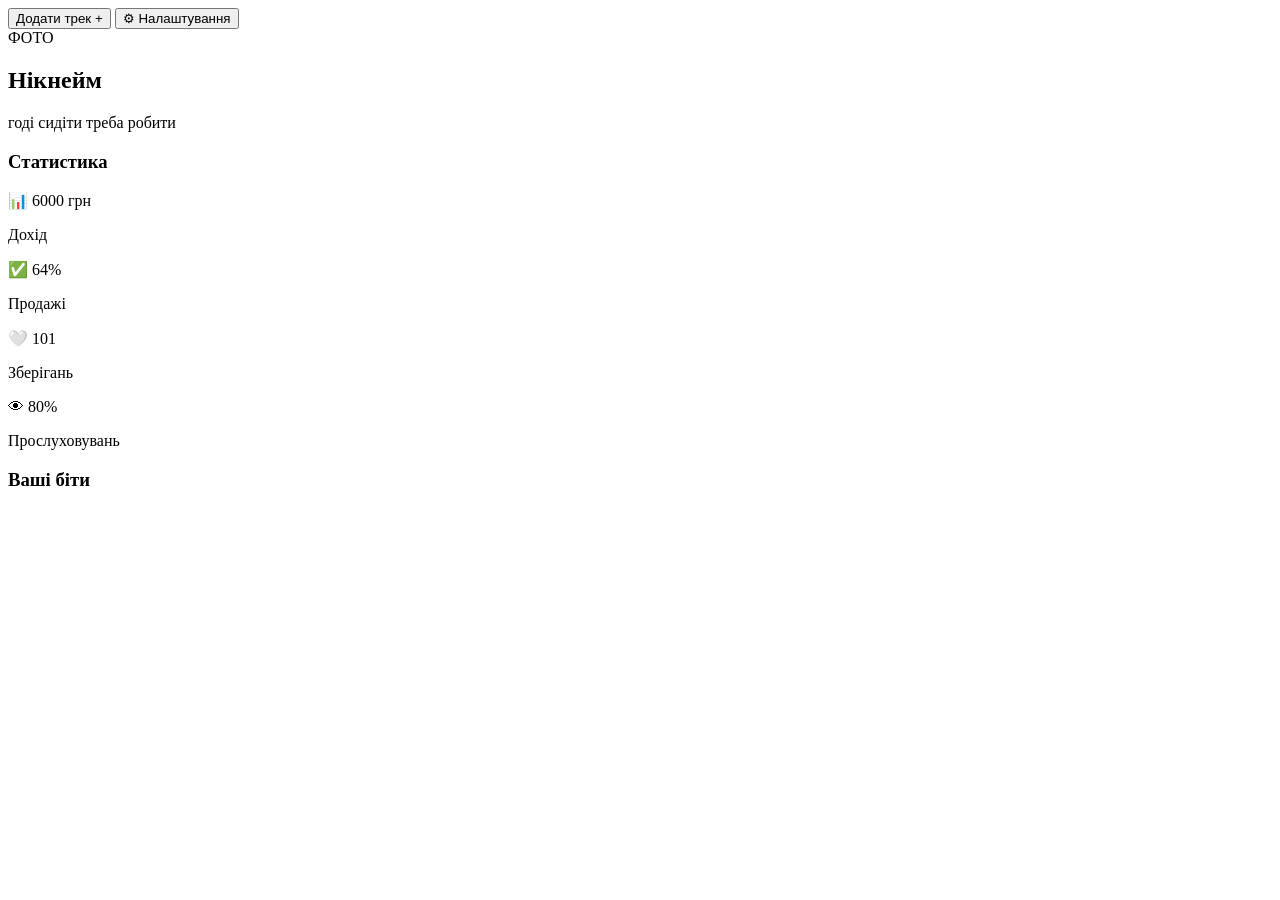
==== cabinet.html @ db6619db "cabinet: структура сторінки кабінету" ====
<!DOCTYPE html>
<html lang="uk">
<head>
    <meta charset="UTF-8">
    <meta name="viewport" content="width=device-width, initial-scale=1.0">
    <title>Chiptasy — Кабінет</title>
    <link rel="stylesheet" href="css/cabinet.css">
</head>
<body>

    <div class="cabinet-container">

        <div class="sidebar">
            <button class="btn-add">Додати трек +</button>
            <button class="btn-settings" onclick="window.location.href='settings.html'">⚙ Налаштування</button>
        </div>

        <div class="main">

            <div class="profile">
                <div class="profile-photo">ФОТО</div>
                <div class="profile-info">
                    <h2 id="profile-name">Нікнейм</h2>
                    <p>годі сидіти треба робити</p>
                </div>
            </div>

            <h3>Статистика</h3>
            <div class="stats">
                <div class="stat-card">📊 <span>6000 грн</span><p>Дохід</p></div>
                <div class="stat-card">✅ <span>64%</span><p>Продажі</p></div>
                <div class="stat-card">🤍 <span>101</span><p>Зберігань</p></div>
                <div class="stat-card">👁 <span>80%</span><p>Прослуховувань</p></div>
            </div>

            <h3>Ваші біти</h3>
            <div class="beats-grid" id="beats-grid"></div>

        </div>

    </div>

    <script src="js/cabinet.js"></script>
</body>
</html>
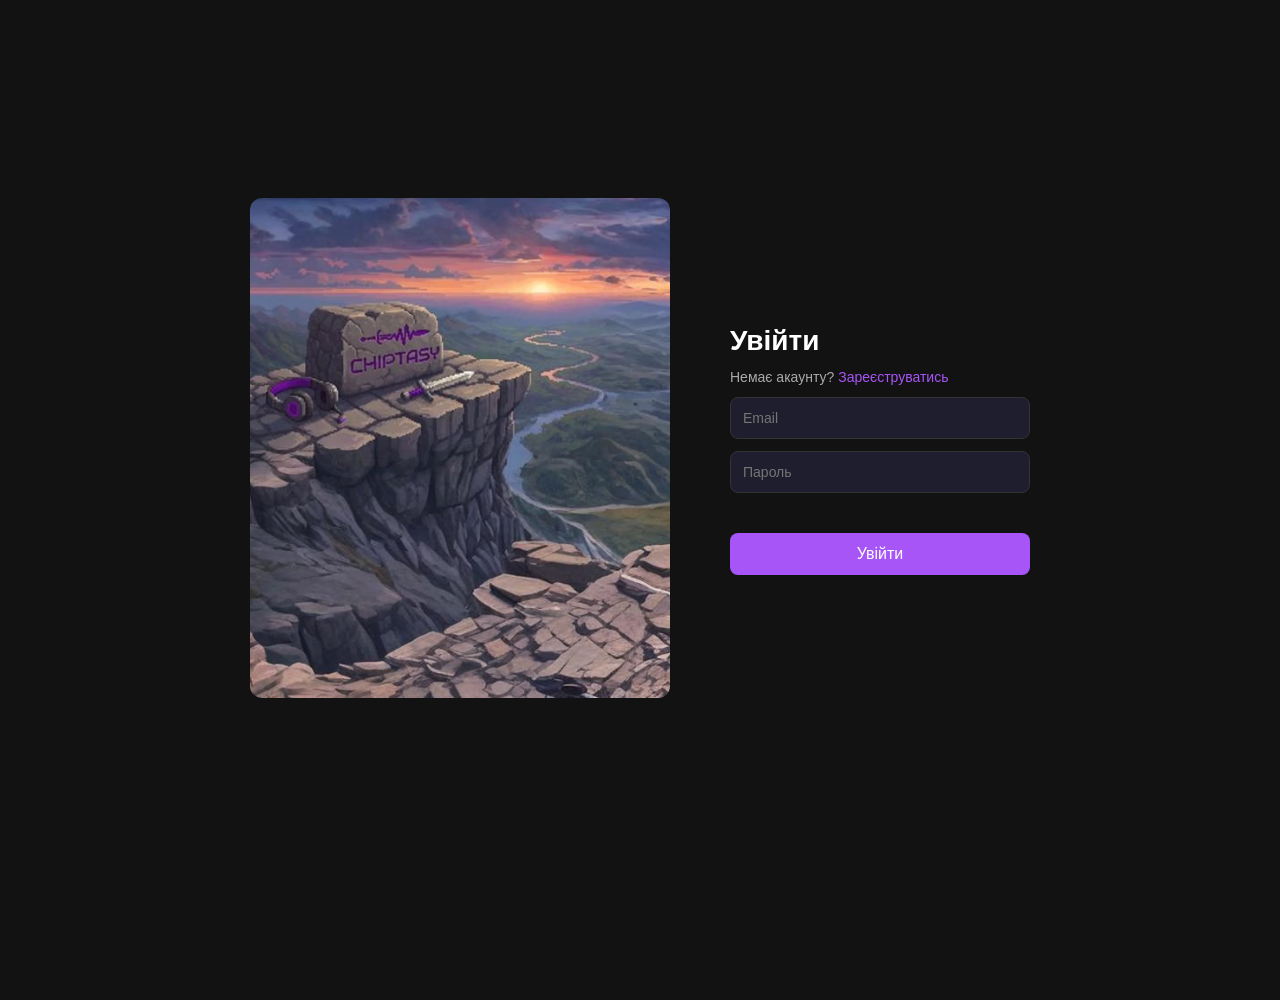
==== commit 6c63f1ec: "cabinet: кнопка повернення" ====
--- a/cabinet.html
+++ b/cabinet.html
@@ -11,6 +11,7 @@
     <div class="cabinet-container">
 
         <div class="sidebar">
+            <button class="btn-back" onclick="window.location.href='index.html'">← Назад</button>
             <button class="btn-add">Додати трек +</button>
             <button class="btn-settings" onclick="window.location.href='settings.html'">⚙ Налаштування</button>
         </div>
--- a/css/cabinet.css
+++ b/css/cabinet.css
@@ -0,0 +1,260 @@
+body {
+    margin: 0;
+    background-color: #121212;
+    color: #ffffff;
+    font-family: Arial, sans-serif;
+}
+
+.cabinet-container {
+    display: flex;
+    min-height: 100vh;
+    padding: 30px;
+    gap: 30px;
+}
+
+.sidebar {
+    display: flex;
+    flex-direction: column;
+    gap: 12px;
+    width: 180px;
+}
+
+.btn-add, .btn-settings {
+    padding: 12px;
+    border-radius: 8px;
+    border: none;
+    cursor: pointer;
+    font-size: 14px;
+    text-align: left;
+}
+
+.btn-add {
+    background-color: #1e1e2e;
+    color: #ffffff;
+}
+
+.btn-settings {
+    background-color: #1e1e2e;
+    color: #ffffff;
+}
+
+.main {
+    flex: 1;
+}
+
+.profile {
+    display: flex;
+    align-items: center;
+    gap: 20px;
+    margin-bottom: 30px;
+}
+
+.profile-photo {
+    width: 80px;
+    height: 80px;
+    background-color: #1e1e2e;
+    border-radius: 8px;
+    display: flex;
+    align-items: center;
+    justify-content: center;
+    font-size: 12px;
+    color: #aaaaaa;
+}
+
+.profile-info h2 {
+    margin: 0;
+    font-size: 22px;
+}
+
+.profile-info p {
+    margin: 4px 0 0;
+    color: #aaaaaa;
+    font-size: 14px;
+}
+
+.stats {
+    display: flex;
+    gap: 16px;
+    margin-bottom: 30px;
+}
+
+.stat-card {
+    background-color: #a855f7;
+    border-radius: 10px;
+    padding: 16px 24px;
+    flex: 1;
+    text-align: center;
+}
+
+.stat-card span {
+    font-size: 20px;
+    font-weight: bold;
+    display: block;
+}
+
+.stat-card p {
+    margin: 4px 0 0;
+    font-size: 13px;
+}
+
+.beats-grid {
+    display: grid;
+    grid-template-columns: repeat(3, 1fr);
+    gap: 20px;
+}
+
+.beat-card {
+    background-color: #1e1e2e;
+    border-radius: 10px;
+    overflow: hidden;
+}
+
+.beat-card img {
+    width: 100%;
+    height: 160px;
+    object-fit: cover;
+}
+
+.beat-card .beat-info {
+    padding: 10px;
+}
+
+.beat-card .beat-info h4 {
+    margin: 0;
+    font-size: 14px;
+}
+
+.beat-card .beat-info p {
+    margin: 4px 0 0;
+    font-size: 12px;
+    color: #aaaaaa;
+}
+
+.beat-card .beat-info .price {
+    color: #a855f7;
+    font-weight: bold;
+    margin-top: 4px;
+}
+
+.settings-container {
+    display: flex;
+    justify-content: center;
+    align-items: flex-start;
+    gap: 30px;
+    padding: 40px;
+    min-height: 100vh;
+}
+
+.settings-photo {
+    display: flex;
+    flex-direction: column;
+    align-items: center;
+    gap: 10px;
+}
+
+.photo-preview {
+    width: 100px;
+    height: 100px;
+    border-radius: 50%;
+    background-color: #1e1e2e;
+    border: 2px solid #333;
+}
+
+.photo-preview-small {
+    width: 60px;
+    height: 60px;
+    border-radius: 50%;
+    background-color: #1e1e2e;
+    border: 2px solid #333;
+}
+
+.photo-row {
+    display: flex;
+    align-items: center;
+    gap: 16px;
+}
+
+.btn-photo {
+    background-color: #a855f7;
+    color: white;
+    border: none;
+    border-radius: 8px;
+    padding: 8px 14px;
+    cursor: pointer;
+    font-size: 13px;
+}
+
+.settings-form {
+    background-color: #1e1e2e;
+    border-radius: 12px;
+    padding: 24px;
+    width: 400px;
+}
+
+.settings-form h2 {
+    margin: 0 0 20px;
+}
+
+.settings-section {
+    margin-bottom: 20px;
+    border-bottom: 1px solid #333;
+    padding-bottom: 16px;
+}
+
+.settings-section h4 {
+    margin: 0 0 12px;
+    color: #aaaaaa;
+    font-size: 13px;
+}
+
+.settings-form label {
+    display: block;
+    font-size: 13px;
+    color: #aaaaaa;
+    margin-bottom: 4px;
+}
+
+.settings-form input {
+    width: 100%;
+    padding: 8px 12px;
+    border-radius: 6px;
+    border: 1px solid #333;
+    background-color: #121212;
+    color: #ffffff;
+    font-size: 14px;
+    margin-bottom: 12px;
+    box-sizing: border-box;
+}
+
+.settings-form input:focus {
+    outline: none;
+    border-color: #a855f7;
+}
+
+.settings-buttons {
+    display: flex;
+    justify-content: space-between;
+    margin-top: 10px;
+}
+
+.btn-back {
+    background-color: transparent;
+    color: #aaaaaa;
+    border: none;
+    cursor: pointer;
+    font-size: 14px;
+}
+
+.btn-save {
+    background-color: #a855f7;
+    color: white;
+    border: none;
+    border-radius: 8px;
+    padding: 10px 20px;
+    cursor: pointer;
+    font-size: 14px;
+}
+
+.btn-save:hover {
+    background-color: #9333ea;
+}
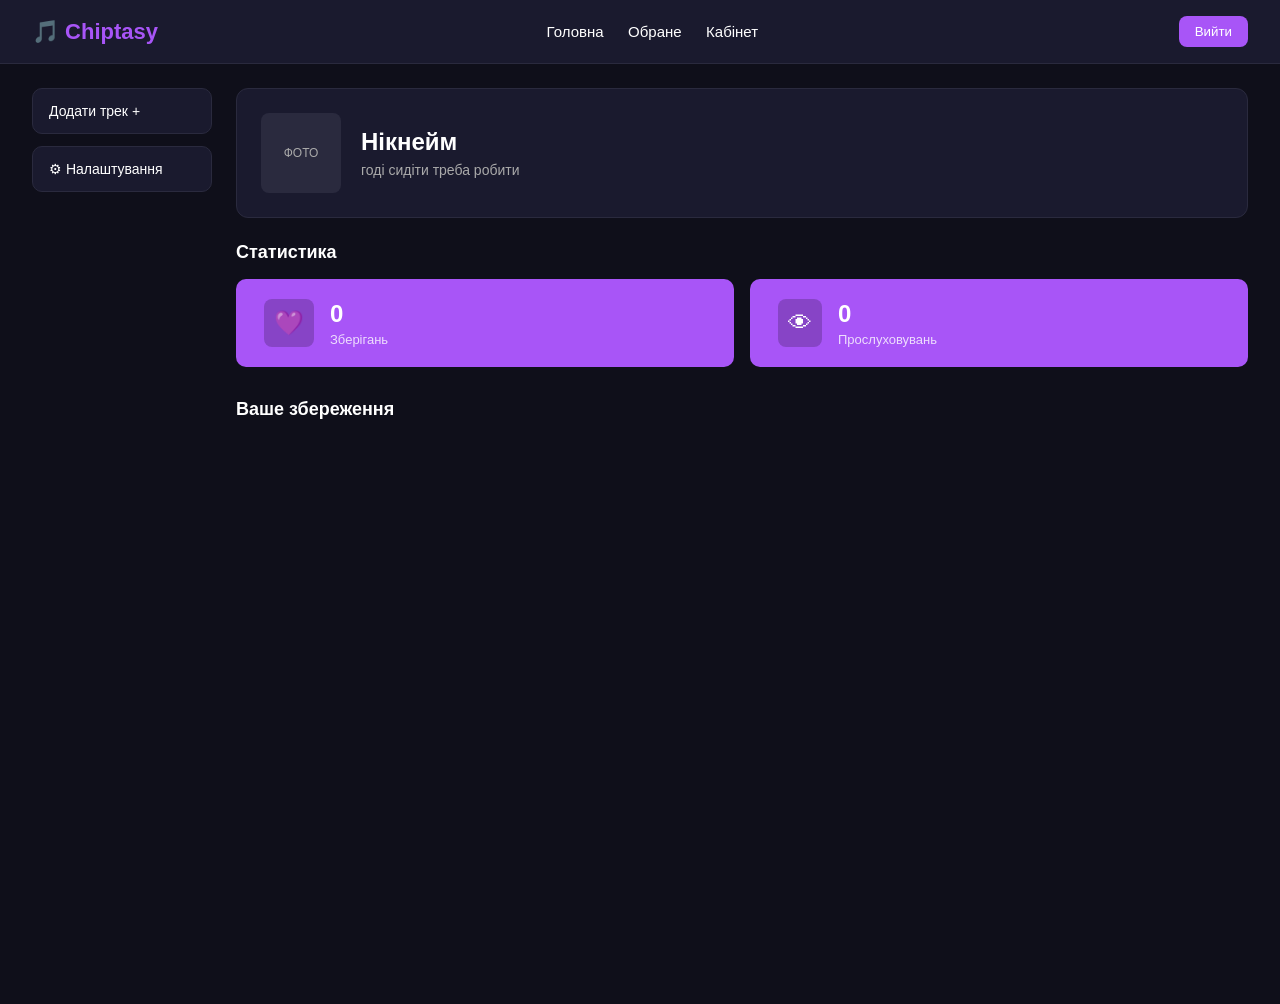
==== commit 792f014d: "feat: оновлено кабінет користувача" ====
--- a/cabinet.html
+++ b/cabinet.html
@@ -4,43 +4,76 @@
     <meta charset="UTF-8">
     <meta name="viewport" content="width=device-width, initial-scale=1.0">
     <title>Chiptasy — Кабінет</title>
+    <link rel="stylesheet" href="css/style.css">
     <link rel="stylesheet" href="css/cabinet.css">
 </head>
 <body>
 
+    <!-- Шапка -->
+    <header class="header">
+        <div class="logo">🎵 Chiptasy</div>
+        <nav>
+            <a href="index.html">Головна</a>
+            <a href="favorites.html">Обране</a>
+            <a href="cabinet.html">Кабінет</a>
+        </nav>
+        <div class="header-right">
+            <span id="username-display"></span>
+            <button onclick="logout()">Вийти</button>
+        </div>
+    </header>
+
     <div class="cabinet-container">
 
+        <!-- Сайдбар -->
         <div class="sidebar">
-            <button class="btn-back" onclick="window.location.href='index.html'">← Назад</button>
-            <button class="btn-add">Додати трек +</button>
+            <button class="btn-add" onclick="showAddTrack()">Додати трек +</button>
             <button class="btn-settings" onclick="window.location.href='settings.html'">⚙ Налаштування</button>
         </div>
 
-        <div class="main">
+        <!-- Основний контент -->
+        <div class="cabinet-main">
 
-            <div class="profile">
-                <div class="profile-photo">ФОТО</div>
-                <div class="profile-info">
-                    <h2 id="profile-name">Нікнейм</h2>
-                    <p>годі сидіти треба робити</p>
+            <!-- Профіль -->
+            <div class="profile-banner">
+                <div class="profile-left">
+                    <div class="profile-photo" id="profile-photo">ФОТО</div>
+                    <div class="profile-info">
+                        <h2 id="profile-name">Нікнейм</h2>
+                        <p>годі сидіти треба робити</p>
+                    </div>
+                </div>
+                <img src="img/cabinet-char.png" class="profile-char" 
+                     onerror="this.style.display='none'">
+            </div>
+
+            <!-- Статистика -->
+            <h3 class="section-title">Статистика</h3>
+            <div class="stats">
+                <div class="stat-card">
+                    <div class="stat-icon">💜</div>
+                    <div>
+                        <span id="stat-saves">0</span>
+                        <p>Зберігань</p>
+                    </div>
+                </div>
+                <div class="stat-card">
+                    <div class="stat-icon">👁</div>
+                    <div>
+                        <span id="stat-plays">0</span>
+                        <p>Прослуховувань</p>
+                    </div>
                 </div>
             </div>
 
-            <h3>Статистика</h3>
-            <div class="stats">
-                <div class="stat-card">📊 <span>6000 грн</span><p>Дохід</p></div>
-                <div class="stat-card">✅ <span>64%</span><p>Продажі</p></div>
-                <div class="stat-card">🤍 <span>101</span><p>Зберігань</p></div>
-                <div class="stat-card">👁 <span>80%</span><p>Прослуховувань</p></div>
-            </div>
-
-            <h3>Ваші біти</h3>
-            <div class="beats-grid" id="beats-grid"></div>
+            <!-- Ваше збереження (плейлисти/обране) -->
+            <h3 class="section-title">Ваше збереження</h3>
+            <div id="saved-tracks" class="saved-list"></div>
 
         </div>
-
     </div>
 
+    <script src="js/auth.js"></script>
     <script src="js/cabinet.js"></script>
 </body>
 </html>
--- a/css/style.css
+++ b/css/style.css
@@ -0,0 +1,636 @@
+* {
+    margin: 0;
+    padding: 0;
+    box-sizing: border-box;
+}
+
+body {
+    background-color: #0f0f1a;
+    color: #ffffff;
+    font-family: Arial, sans-serif;
+    padding-bottom: 100px;
+}
+
+/* Шапка */
+.header {
+    display: flex;
+    align-items: center;
+    justify-content: space-between;
+    padding: 16px 32px;
+    background-color: #1a1a2e;
+    border-bottom: 1px solid #2a2a3e;
+    position: sticky;
+    top: 0;
+    z-index: 100;
+}
+
+.logo {
+    font-size: 22px;
+    font-weight: bold;
+    color: #a855f7;
+}
+
+nav a {
+    color: #ffffff;
+    text-decoration: none;
+    margin-right: 20px;
+    font-size: 15px;
+}
+
+nav a:hover { color: #a855f7; }
+
+.header-right {
+    display: flex;
+    align-items: center;
+    gap: 12px;
+}
+
+.header-right input {
+    padding: 8px 12px;
+    border-radius: 8px;
+    border: 1px solid #333;
+    background-color: #2a2a3e;
+    color: #ffffff;
+    outline: none;
+    width: 220px;
+}
+
+.header-right input:focus { border-color: #a855f7; }
+
+.header-right button {
+    padding: 8px 16px;
+    background-color: #a855f7;
+    color: white;
+    border: none;
+    border-radius: 8px;
+    cursor: pointer;
+}
+
+.header-right button:hover { background-color: #9333ea; }
+
+/* Герой банер */
+.hero {
+    background: linear-gradient(
+        to right,
+        #0f0f1a 40%,
+        rgba(15, 15, 26, 0.3)
+    ),
+    url('../img/hero-bg.png') center/cover no-repeat;
+    padding: 80px 32px;
+    border-bottom: 2px solid #a855f7;
+    min-height: 300px;
+    display: flex;
+    align-items: center;
+}
+
+
+.hero-text h1 {
+    font-size: 52px;
+    font-weight: 900;
+    line-height: 1.1;
+    text-transform: uppercase;
+    color: #ffffff;
+    text-shadow: 0 0 30px rgba(168, 85, 247, 0.5);
+}
+
+.hero-text p {
+    color: #a855f7;
+    font-size: 14px;
+    letter-spacing: 3px;
+    margin: 12px 0 28px;
+    text-transform: uppercase;
+}
+
+.hero-buttons {
+    display: flex;
+    gap: 16px;
+}
+
+.btn-primary {
+    padding: 12px 28px;
+    background-color: #a855f7;
+    color: white;
+    border: none;
+    border-radius: 8px;
+    font-size: 15px;
+    cursor: pointer;
+    font-weight: bold;
+}
+
+.btn-primary:hover { background-color: #9333ea; }
+
+.btn-secondary {
+    padding: 12px 28px;
+    background-color: transparent;
+    color: white;
+    border: 2px solid #ffffff;
+    border-radius: 8px;
+    font-size: 15px;
+    cursor: pointer;
+    font-weight: bold;
+}
+
+.btn-secondary:hover {
+    background-color: rgba(255,255,255,0.1);
+}
+
+/* Головна */
+.main {
+    padding: 40px 32px;
+}
+
+.main h2 {
+    margin-bottom: 24px;
+    font-size: 22px;
+    color: #a855f7;
+}
+
+/* Список треків */
+.track-list {
+    display: flex;
+    flex-direction: column;
+    gap: 10px;
+    max-width: 900px;
+}
+
+.track-item {
+    display: flex;
+    align-items: center;
+    justify-content: space-between;
+    background-color: #1a1a2e;
+    padding: 16px 20px;
+    border-radius: 10px;
+    cursor: pointer;
+    transition: background 0.2s;
+    border: 1px solid #2a2a3e;
+}
+
+.track-item:hover { background-color: #2a2a3e; }
+
+.track-item.active {
+    border-left: 4px solid #a855f7;
+    background-color: #1e1040;
+}
+
+.track-left {
+    display: flex;
+    align-items: center;
+    gap: 16px;
+}
+
+.track-number {
+    color: #a855f7;
+    font-size: 18px;
+    font-weight: bold;
+    width: 24px;
+}
+
+.track-name {
+    font-size: 16px;
+    font-weight: bold;
+}
+
+.track-artist {
+    font-size: 13px;
+    color: #aaaaaa;
+    margin-top: 4px;
+}
+
+.track-actions {
+    display: flex;
+    gap: 10px;
+    align-items: center;
+}
+
+.like-btn {
+    background: none;
+    border: none;
+    font-size: 20px;
+    cursor: pointer;
+    transition: transform 0.2s;
+}
+
+.like-btn:hover { transform: scale(1.2); }
+
+#username-display {
+    color: #a855f7;
+    font-size: 14px;
+}
+.favorites-hero {
+    background: linear-gradient(
+        to right,
+        #0f0f1a 40%,
+        rgba(15, 15, 26, 0.3)
+    ),
+    url('../img/hero-bg.png') center/cover no-repeat;
+    padding: 50px 32px;
+    border-bottom: 2px solid #a855f7;
+    display: flex;
+    align-items: center;
+    gap: 20px;
+}
+
+.favorites-hero h1 {
+    font-size: 42px;
+    font-weight: 900;
+    color: #ffffff;
+    text-shadow: 0 0 30px rgba(168, 85, 247, 0.5);
+}
+
+.favorites-hero p {
+    color: #aaaaaa;
+    font-size: 15px;
+    margin-top: 8px;    
+}
+
+/* Порожній стан */
+.empty-msg {
+    text-align: center;
+    padding: 80px 60px;
+    color: #aaaaaa;
+}
+
+.empty-msg .empty-icon {
+    font-size: 64px;
+    margin-bottom: 20px;
+}
+
+.empty-msg p {
+    font-size: 20px;
+    margin-bottom: 20px;
+    color: #ffffff;
+}
+
+.empty-msg span {
+    display: block;
+    font-size: 14px;
+    color: #aaaaaa;
+    margin-bottom: 24px;
+}
+.empty-msg a {
+    display: inline-block;
+    padding: 12px 28px;
+    background-color: #a855f7;
+    color: #ffffff;
+    text-decoration: none;
+    border-radius: 8px;
+    font-size: 15px;
+    font-weight: bold;
+    transition: background 0.2s;
+}
+
+
+.empty-msg a:hover {
+    background-color: #9333ea;
+}
+    
+/* Світла тема */
+body.light {
+    background-color: #f5f5f5;
+    color: #121212;
+}
+
+body.light .header {
+    background-color: #ffffff;
+    border-bottom: 1px solid #dddddd;
+}
+
+body.light .track-item {
+    background-color: #ffffff;
+    border: 1px solid #dddddd;
+}
+
+body.light .track-item:hover {
+    background-color: #f0f0f0;
+}
+
+body.light .track-item.active {
+    background-color: #ede9fe;
+}
+
+body.light .track-name {
+    color: #121212;
+}
+
+body.light .track-artist {
+    color: #555555;
+}
+
+body.light .hero {
+    background: linear-gradient(
+        to right,
+        #f5f5f5 40%,
+        rgba(245, 245, 245, 0.3)
+    ),
+    url('../img/hero-bg.png') center/cover no-repeat;
+}
+
+body.light .hero-text h1 {
+    color: #121212;
+    text-shadow: none;
+}
+
+body.light .player {
+    background-color: #ffffff;
+    border-top: 2px solid #a855f7;
+}
+
+body.light #player-title {
+    color: #121212;
+}
+
+body.light .player-controls button {
+    color: #121212;
+}
+
+body.light .header-right input {
+    background-color: #f0f0f0;
+    border: 1px solid #dddddd;
+    color: #121212;
+}
+
+body.light #progress {
+    background: #dddddd;
+}
+
+body.light #volume {
+    background: #dddddd;
+}
+
+body.light #current-time {
+    color: #555555;
+}
+
+/* Кнопка теми */
+#theme-btn {
+    background: none;
+    border: 1px solid #333;
+    border-radius: 8px;
+    padding: 6px 10px;
+    cursor: pointer;
+    font-size: 16px;
+    color: #ffffff;
+    transition: border-color 0.2s;
+}
+
+#theme-btn:hover {
+    border-color: #a855f7;
+}
+
+body.light #theme-btn {
+    border: 1px solid #dddddd;
+    color: #121212;
+}
+
+.new-releases {
+    padding: 40px;
+}
+
+.new-releases h2 {
+    margin-bottom: 20px;
+}
+
+.releases-grid {
+    display: grid;
+    grid-template-columns: repeat(3, 1fr);
+    gap: 20px;
+}
+
+.release-card {
+    background-color: #1e1e2e;
+    border-radius: 10px;
+    overflow: hidden;
+    cursor: pointer;
+    transition: transform 0.2s;
+}
+
+.release-card:hover {
+    transform: scale(1.02);
+}
+
+.release-cover {
+    width: 100%;
+    height: 180px;
+    background-color: #2a2a3e;
+    background-size: cover;
+    background-position: center;
+}
+
+.release-info {
+    padding: 12px;
+}
+
+.release-info h4 {
+    margin: 0;
+    font-size: 15px;
+}
+
+.release-info p {
+    margin: 4px 0 0;
+    font-size: 13px;
+    color: #aaaaaa;
+}
+
+.release-cover {
+    position: relative;
+}
+
+.release-overlay {
+    position: absolute;
+    top: 0;
+    left: 0;
+    width: 100%;
+    height: 100%;
+    background: rgba(0, 0, 0, 0.6);
+    display: flex;
+    align-items: center;
+    justify-content: center;
+    gap: 12px;
+    opacity: 0;
+    transition: opacity 0.3s;
+}
+
+.release-card:hover .release-overlay {
+    opacity: 1;
+}
+
+.release-play, .release-like, .release-share {
+    background: rgba(168, 85, 247, 0.8);
+    border: none;
+    border-radius: 50%;
+    width: 44px;
+    height: 44px;
+    font-size: 16px;
+    cursor: pointer;
+    color: white;
+    transition: transform 0.2s;
+}
+
+.release-play:hover, .release-like:hover, .release-share:hover {
+    transform: scale(1.15);
+}
+
+.release-like.liked {
+    background: rgba(168, 85, 247, 1);
+}
+/* Вкладки */
+.tabs {
+    display: flex;
+    gap: 12px;
+    margin-bottom: 24px;
+}
+
+.tab {
+    padding: 10px 24px;
+    background-color: #1a1a2e;
+    color: #aaaaaa;
+    border: 1px solid #2a2a3e;
+    border-radius: 8px;
+    cursor: pointer;
+    font-size: 15px;
+    transition: all 0.2s;
+}
+
+.tab.active {
+    background-color: #a855f7;
+    color: #ffffff;
+    border-color: #a855f7;
+}
+
+.tab:hover {
+    border-color: #a855f7;
+    color: #ffffff;
+}
+
+/* Створити плейлист */
+.create-playlist {
+    display: flex;
+    gap: 12px;
+    margin-bottom: 24px;
+    max-width: 500px;
+}
+
+.create-playlist input {
+    flex: 1;
+    padding: 10px 14px;
+    background-color: #1a1a2e;
+    border: 1px solid #2a2a3e;
+    border-radius: 8px;
+    color: #ffffff;
+    font-size: 14px;
+    outline: none;
+}
+
+.create-playlist input:focus {
+    border-color: #a855f7;
+}
+
+.create-playlist button {
+    padding: 10px 20px;
+    background-color: #a855f7;
+    color: white;
+    border: none;
+    border-radius: 8px;
+    cursor: pointer;
+    font-size: 14px;
+    font-weight: bold;
+}
+
+.create-playlist button:hover {
+    background-color: #9333ea;
+}
+
+/* Плейлист */
+.playlist-item {
+    background-color: #1a1a2e;
+    border-radius: 10px;
+    margin-bottom: 12px;
+    border: 1px solid #2a2a3e;
+    overflow: hidden;
+    max-width: 900px;
+}
+
+.playlist-header {
+    display: flex;
+    justify-content: space-between;
+    align-items: center;
+    padding: 16px 20px;
+    cursor: pointer;
+    transition: background 0.2s;
+}
+
+.playlist-header:hover {
+    background-color: #2a2a3e;
+}
+
+.playlist-name {
+    font-size: 16px;
+    font-weight: bold;
+}
+
+.playlist-count {
+    font-size: 13px;
+    color: #aaaaaa;
+    margin-top: 4px;
+}
+
+.playlist-actions button {
+    background: none;
+    border: none;
+    cursor: pointer;
+    font-size: 18px;
+    padding: 4px;
+}
+
+.playlist-tracks {
+    padding: 0 20px 16px;
+    border-top: 1px solid #2a2a3e;
+}
+
+.playlist-track-item {
+    display: flex;
+    justify-content: space-between;
+    align-items: center;
+    padding: 10px 0;
+    border-bottom: 1px solid #2a2a3e;
+    font-size: 14px;
+}
+
+.playlist-track-item button {
+    background: none;
+    border: none;
+    color: #aaaaaa;
+    cursor: pointer;
+    font-size: 16px;
+}
+
+.playlist-track-item button:hover {
+    color: #f87171;
+}
+
+.empty-playlist {
+    color: #aaaaaa;
+    font-size: 14px;
+    padding: 12px 0;
+}
+
+/* Додати в плейлист */
+.playlist-select {
+    padding: 6px 10px;
+    background-color: #2a2a3e;
+    border: 1px solid #333;
+    border-radius: 6px;
+    color: #ffffff;
+    font-size: 13px;
+    cursor: pointer;
+}
+
+.btn-add-to-playlist {
+    padding: 6px 10px;
+    background-color: #a855f7;
+    color: white;
+    border: none;
+    border-radius: 6px;
+    cursor: pointer;
+    font-size: 13px;
+}
--- a/css/cabinet.css
+++ b/css/cabinet.css
@@ -1,93 +1,140 @@
-body {
-    margin: 0;
-    background-color: #121212;
-    color: #ffffff;
-    font-family: Arial, sans-serif;
-}
-
+/* Кабінет */
 .cabinet-container {
     display: flex;
-    min-height: 100vh;
-    padding: 30px;
-    gap: 30px;
-}
-
+    gap: 24px;
+    padding: 24px 32px;
+    min-height: calc(100vh - 60px);
+}
+
+/* Сайдбар */
 .sidebar {
     display: flex;
     flex-direction: column;
     gap: 12px;
     width: 180px;
-}
-
-.btn-add, .btn-settings {
-    padding: 12px;
-    border-radius: 8px;
-    border: none;
+    min-width: 180px;
+}
+
+.btn-add {
+    padding: 14px 16px;
+    background-color: #1a1a2e;
+    color: #ffffff;
+    border: 1px solid #2a2a3e;
+    border-radius: 10px;
     cursor: pointer;
     font-size: 14px;
     text-align: left;
-}
-
-.btn-add {
-    background-color: #1e1e2e;
-    color: #ffffff;
+    transition: background 0.2s;
+}
+
+.btn-add:hover {
+    background-color: #a855f7;
+    border-color: #a855f7;
 }
 
 .btn-settings {
-    background-color: #1e1e2e;
-    color: #ffffff;
-}
-
-.main {
+    padding: 14px 16px;
+    background-color: #1a1a2e;
+    color: #ffffff;
+    border: 1px solid #2a2a3e;
+    border-radius: 10px;
+    cursor: pointer;
+    font-size: 14px;
+    text-align: left;
+    transition: background 0.2s;
+}
+
+.btn-settings:hover {
+    background-color: #2a2a3e;
+}
+
+/* Основний контент */
+.cabinet-main {
     flex: 1;
 }
 
-.profile {
+/* Профіль */
+.profile-banner {
+    display: flex;
+    justify-content: space-between;
+    align-items: center;
+    background-color: #1a1a2e;
+    border-radius: 12px;
+    padding: 24px;
+    margin-bottom: 24px;
+    border: 1px solid #2a2a3e;
+}
+
+.profile-left {
     display: flex;
     align-items: center;
     gap: 20px;
-    margin-bottom: 30px;
 }
 
 .profile-photo {
     width: 80px;
     height: 80px;
-    background-color: #1e1e2e;
+    background-color: #2a2a3e;
     border-radius: 8px;
     display: flex;
     align-items: center;
     justify-content: center;
     font-size: 12px;
     color: #aaaaaa;
+    background-size: cover;
+    background-position: center;
+    overflow: hidden;
 }
 
 .profile-info h2 {
     margin: 0;
-    font-size: 22px;
+    font-size: 24px;
+    font-weight: bold;
 }
 
 .profile-info p {
-    margin: 4px 0 0;
-    color: #aaaaaa;
-    font-size: 14px;
+    margin: 6px 0 0;
+    color: #aaaaaa;
+    font-size: 14px;
+}
+
+.profile-char {
+    height: 80px;
+    object-fit: contain;
+}
+
+/* Статистика */
+.section-title {
+    font-size: 18px;
+    margin-bottom: 16px;
+    color: #ffffff;
 }
 
 .stats {
     display: flex;
     gap: 16px;
-    margin-bottom: 30px;
+    margin-bottom: 32px;
 }
 
 .stat-card {
     background-color: #a855f7;
     border-radius: 10px;
-    padding: 16px 24px;
+    padding: 20px 28px;
     flex: 1;
-    text-align: center;
+    display: flex;
+    align-items: center;
+    gap: 16px;
+}
+
+.stat-icon {
+    font-size: 24px;
+    background-color: rgba(0,0,0,0.2);
+    padding: 10px;
+    border-radius: 8px;
 }
 
 .stat-card span {
-    font-size: 20px;
+    font-size: 24px;
     font-weight: bold;
     display: block;
 }
@@ -95,166 +142,172 @@
 .stat-card p {
     margin: 4px 0 0;
     font-size: 13px;
-}
-
-.beats-grid {
-    display: grid;
-    grid-template-columns: repeat(3, 1fr);
-    gap: 20px;
-}
-
-.beat-card {
-    background-color: #1e1e2e;
+    opacity: 0.8;
+}
+
+/* Збереження */
+.saved-list {
+    display: flex;
+    flex-direction: column;
+    gap: 10px;
+    max-width: 900px;
+}
+
+.saved-track-item {
+    display: flex;
+    align-items: center;
+    justify-content: space-between;
+    background-color: #1a1a2e;
+    padding: 14px 20px;
     border-radius: 10px;
-    overflow: hidden;
-}
-
-.beat-card img {
+    border: 1px solid #2a2a3e;
+}
+
+.saved-track-item:hover {
+    background-color: #2a2a3e;
+}
+
+.saved-track-name {
+    font-size: 15px;
+    font-weight: bold;
+}
+
+.saved-track-artist {
+    font-size: 13px;
+    color: #aaaaaa;
+    margin-top: 4px;
+}
+
+.saved-empty {
+    color: #aaaaaa;
+    font-size: 14px;
+    padding: 20px 0;
+}
+
+/* Налаштування */
+.settings-wrapper {
+    display: flex;
+    justify-content: center;
+    padding: 40px 32px;
+}
+
+.settings-form {
+    background-color: #1a1a2e;
+    border-radius: 12px;
+    padding: 32px;
     width: 100%;
-    height: 160px;
-    object-fit: cover;
-}
-
-.beat-card .beat-info {
-    padding: 10px;
-}
-
-.beat-card .beat-info h4 {
-    margin: 0;
-    font-size: 14px;
-}
-
-.beat-card .beat-info p {
-    margin: 4px 0 0;
-    font-size: 12px;
-    color: #aaaaaa;
-}
-
-.beat-card .beat-info .price {
+    max-width: 500px;
+    border: 1px solid #2a2a3e;
+}
+
+.settings-form h2 {
+    font-size: 22px;
+    margin-bottom: 24px;
+    color: #ffffff;
+}
+
+.settings-section {
+    margin-bottom: 24px;
+    border-bottom: 1px solid #2a2a3e;
+    padding-bottom: 20px;
+}
+
+.settings-section h4 {
     color: #a855f7;
-    font-weight: bold;
-    margin-top: 4px;
-}
-
-.settings-container {
-    display: flex;
-    justify-content: center;
-    align-items: flex-start;
-    gap: 30px;
-    padding: 40px;
-    min-height: 100vh;
-}
-
-.settings-photo {
-    display: flex;
-    flex-direction: column;
-    align-items: center;
-    gap: 10px;
-}
-
-.photo-preview {
-    width: 100px;
-    height: 100px;
+    font-size: 13px;
+    margin-bottom: 14px;
+    text-transform: uppercase;
+    letter-spacing: 1px;
+}
+
+.settings-section label {
+    display: block;
+    color: #aaaaaa;
+    font-size: 13px;
+    margin-bottom: 4px;
+    margin-top: 12px;
+}
+
+.settings-section input {
+    width: 100%;
+    padding: 10px 12px;
+    background-color: #0f0f1a;
+    border: 1px solid #2a2a3e;
+    border-radius: 6px;
+    color: #ffffff;
+    font-size: 14px;
+    outline: none;
+    box-sizing: border-box;
+}
+
+.settings-section input:focus {
+    border-color: #a855f7;
+}
+
+.photo-row {
+    display: flex;
+    align-items: center;
+    gap: 16px;
+}
+
+.photo-preview-small {
+    width: 56px;
+    height: 56px;
     border-radius: 50%;
-    background-color: #1e1e2e;
-    border: 2px solid #333;
-}
-
-.photo-preview-small {
-    width: 60px;
-    height: 60px;
-    border-radius: 50%;
-    background-color: #1e1e2e;
-    border: 2px solid #333;
-}
-
-.photo-row {
-    display: flex;
-    align-items: center;
-    gap: 16px;
+    background-color: #2a2a3e;
+    background-size: cover;
+    background-position: center;
+    border: 2px solid #a855f7;
 }
 
 .btn-photo {
+    padding: 8px 16px;
     background-color: #a855f7;
     color: white;
     border: none;
     border-radius: 8px;
-    padding: 8px 14px;
-    cursor: pointer;
-    font-size: 13px;
-}
-
-.settings-form {
-    background-color: #1e1e2e;
-    border-radius: 12px;
-    padding: 24px;
-    width: 400px;
-}
-
-.settings-form h2 {
-    margin: 0 0 20px;
-}
-
-.settings-section {
-    margin-bottom: 20px;
-    border-bottom: 1px solid #333;
-    padding-bottom: 16px;
-}
-
-.settings-section h4 {
-    margin: 0 0 12px;
-    color: #aaaaaa;
-    font-size: 13px;
-}
-
-.settings-form label {
-    display: block;
-    font-size: 13px;
-    color: #aaaaaa;
-    margin-bottom: 4px;
-}
-
-.settings-form input {
-    width: 100%;
-    padding: 8px 12px;
-    border-radius: 6px;
+    cursor: pointer;
+    font-size: 13px;
+}
+
+.btn-photo:hover { background-color: #9333ea; }
+
+.settings-buttons {
+    display: flex;
+    justify-content: space-between;
+    margin-top: 8px;
+}
+
+.btn-back {
+    padding: 10px 24px;
+    background: none;
+    color: #ffffff;
     border: 1px solid #333;
-    background-color: #121212;
-    color: #ffffff;
-    font-size: 14px;
-    margin-bottom: 12px;
-    box-sizing: border-box;
-}
-
-.settings-form input:focus {
-    outline: none;
+    border-radius: 8px;
+    cursor: pointer;
+    font-size: 14px;
+}
+
+.btn-back:hover {
     border-color: #a855f7;
-}
-
-.settings-buttons {
-    display: flex;
-    justify-content: space-between;
-    margin-top: 10px;
-}
-
-.btn-back {
-    background-color: transparent;
-    color: #aaaaaa;
-    border: none;
-    cursor: pointer;
-    font-size: 14px;
+    color: #a855f7;
 }
 
 .btn-save {
+    padding: 10px 24px;
     background-color: #a855f7;
     color: white;
     border: none;
     border-radius: 8px;
-    padding: 10px 20px;
-    cursor: pointer;
-    font-size: 14px;
-}
-
-.btn-save:hover {
-    background-color: #9333ea;
+    cursor: pointer;
+    font-size: 14px;
+    font-weight: bold;
+}
+
+.btn-save:hover { background-color: #9333ea; }
+
+.error-msg {
+    font-size: 13px;
+    min-height: 16px;
+    margin: 0;
 }
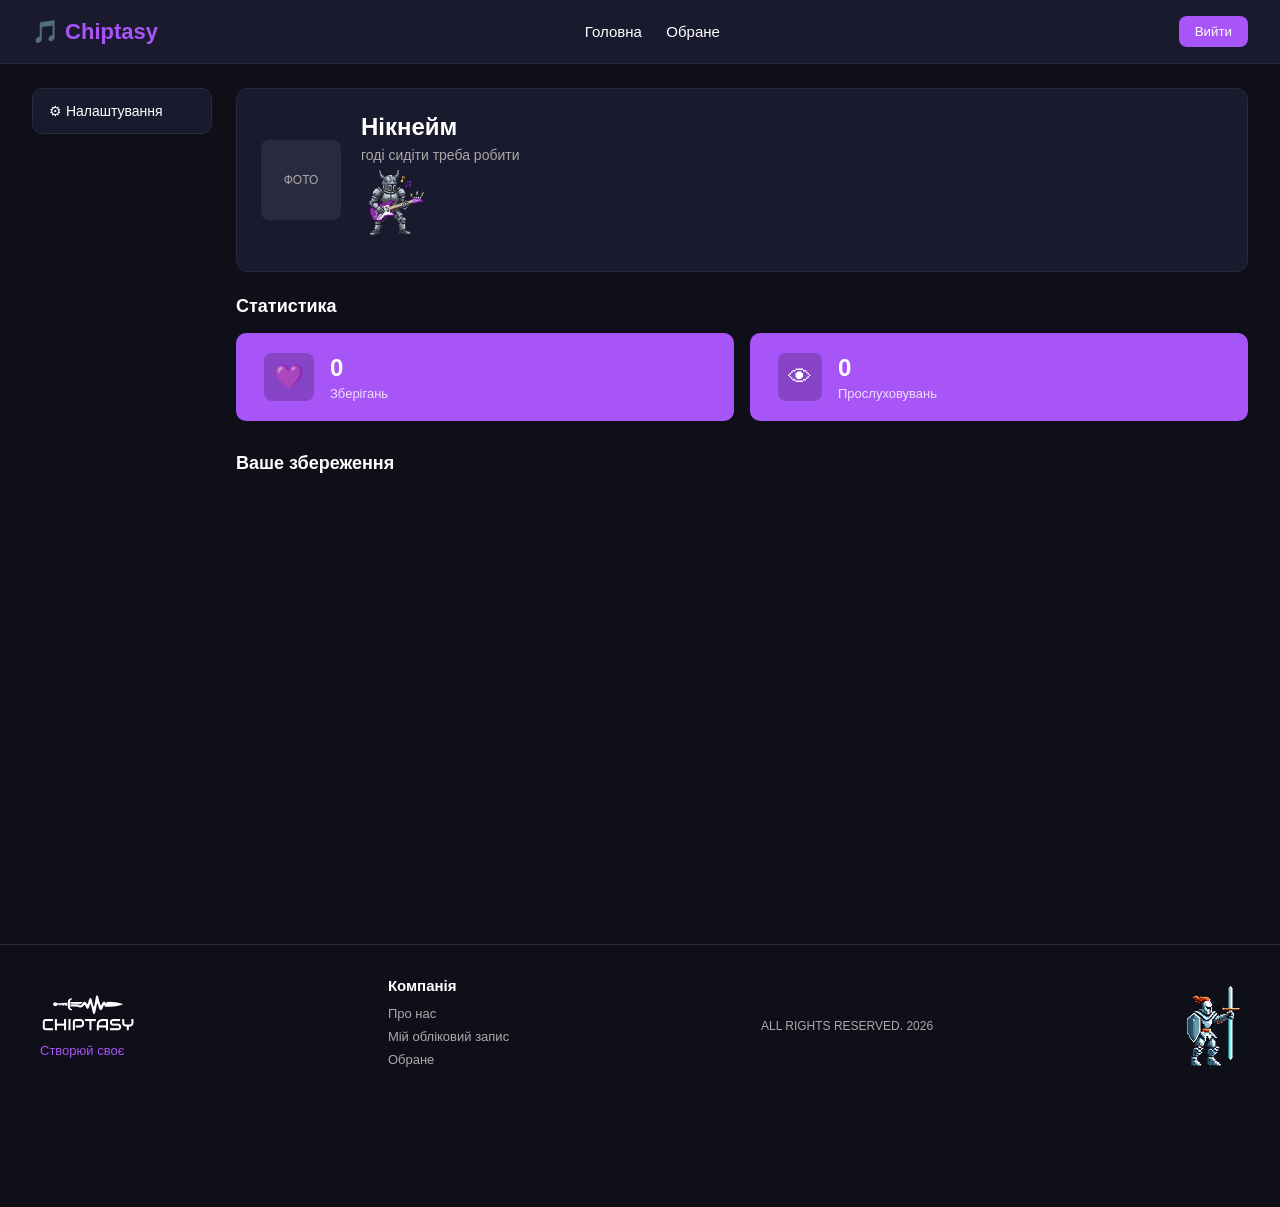
==== commit a67c6aee: "feat: додано футер з логотипом та рицарями" ====
--- a/cabinet.html
+++ b/cabinet.html
@@ -9,13 +9,12 @@
 </head>
 <body>
 
-    <!-- Шапка -->
+
     <header class="header">
         <div class="logo">🎵 Chiptasy</div>
         <nav>
             <a href="index.html">Головна</a>
             <a href="favorites.html">Обране</a>
-            <a href="cabinet.html">Кабінет</a>
         </nav>
         <div class="header-right">
             <span id="username-display"></span>
@@ -25,29 +24,27 @@
 
     <div class="cabinet-container">
 
-        <!-- Сайдбар -->
+
         <div class="sidebar">
-            <button class="btn-add" onclick="showAddTrack()">Додати трек +</button>
+
             <button class="btn-settings" onclick="window.location.href='settings.html'">⚙ Налаштування</button>
         </div>
 
-        <!-- Основний контент -->
         <div class="cabinet-main">
 
-            <!-- Профіль -->
             <div class="profile-banner">
                 <div class="profile-left">
                     <div class="profile-photo" id="profile-photo">ФОТО</div>
                     <div class="profile-info">
                         <h2 id="profile-name">Нікнейм</h2>
                         <p>годі сидіти треба робити</p>
+                        <img src="img/knight-guitar.png" class="profile-char" height="80">
                     </div>
                 </div>
                 <img src="img/cabinet-char.png" class="profile-char" 
                      onerror="this.style.display='none'">
             </div>
 
-            <!-- Статистика -->
             <h3 class="section-title">Статистика</h3>
             <div class="stats">
                 <div class="stat-card">
@@ -66,7 +63,6 @@
                 </div>
             </div>
 
-            <!-- Ваше збереження (плейлисти/обране) -->
             <h3 class="section-title">Ваше збереження</h3>
             <div id="saved-tracks" class="saved-list"></div>
 
@@ -75,5 +71,23 @@
 
     <script src="js/auth.js"></script>
     <script src="js/cabinet.js"></script>
+    <footer class="footer">
+    <div class="footer-left">
+        <img src="img/logo.png" alt="Chiptasy" class="footer-logo">
+        <p>Створюй своє</p>
+    </div>
+    <div class="footer-links">
+        <div>
+            <h4>Компанія</h4>
+            <a href="#">Про нас</a>
+            <a href="#">Мій обліковий запис</a>
+            <a href="#">Обране</a>
+        </div>
+    </div>
+    <div class="footer-right">
+        <p>ALL RIGHTS RESERVED. 2026</p>
+    </div>
+    <img src="img/knight-sword.png" alt="" class="footer-knight">
+</footer>
 </body>
 </html>
--- a/css/cabinet.css
+++ b/css/cabinet.css
@@ -310,4 +310,63 @@
     font-size: 13px;
     min-height: 16px;
     margin: 0;
+}
+.footer {
+    display: flex;
+    align-items: center;
+    justify-content: space-between;
+    padding: 32px 40px;
+    background-color: #0f0f1a;
+    border-top: 1px solid #2a2a3e;
+    margin-top: 40px;
+    position: relative;
+}
+
+.footer-logo {
+    height: 40px;
+    margin-bottom: 8px;
+}
+
+.footer-left {
+    display: flex;
+    flex-direction: column;
+}
+
+.footer-left p {
+    color: #a855f7;
+    font-size: 13px;
+    margin: 0;
+}
+
+.footer-links {
+    display: flex;
+    gap: 40px;
+}
+
+.footer-links h4 {
+    color: #ffffff;
+    font-size: 15px;
+    margin: 0 0 12px;
+}
+
+.footer-links a {
+    display: block;
+    color: #aaaaaa;
+    text-decoration: none;
+    font-size: 13px;
+    margin-bottom: 8px;
+}
+
+.footer-links a:hover {
+    color: #a855f7;
+}
+
+.footer-right p {
+    color: #aaaaaa;
+    font-size: 12px;
+}
+
+.footer-knight {
+    height: 80px;
+    object-fit: contain;
 }
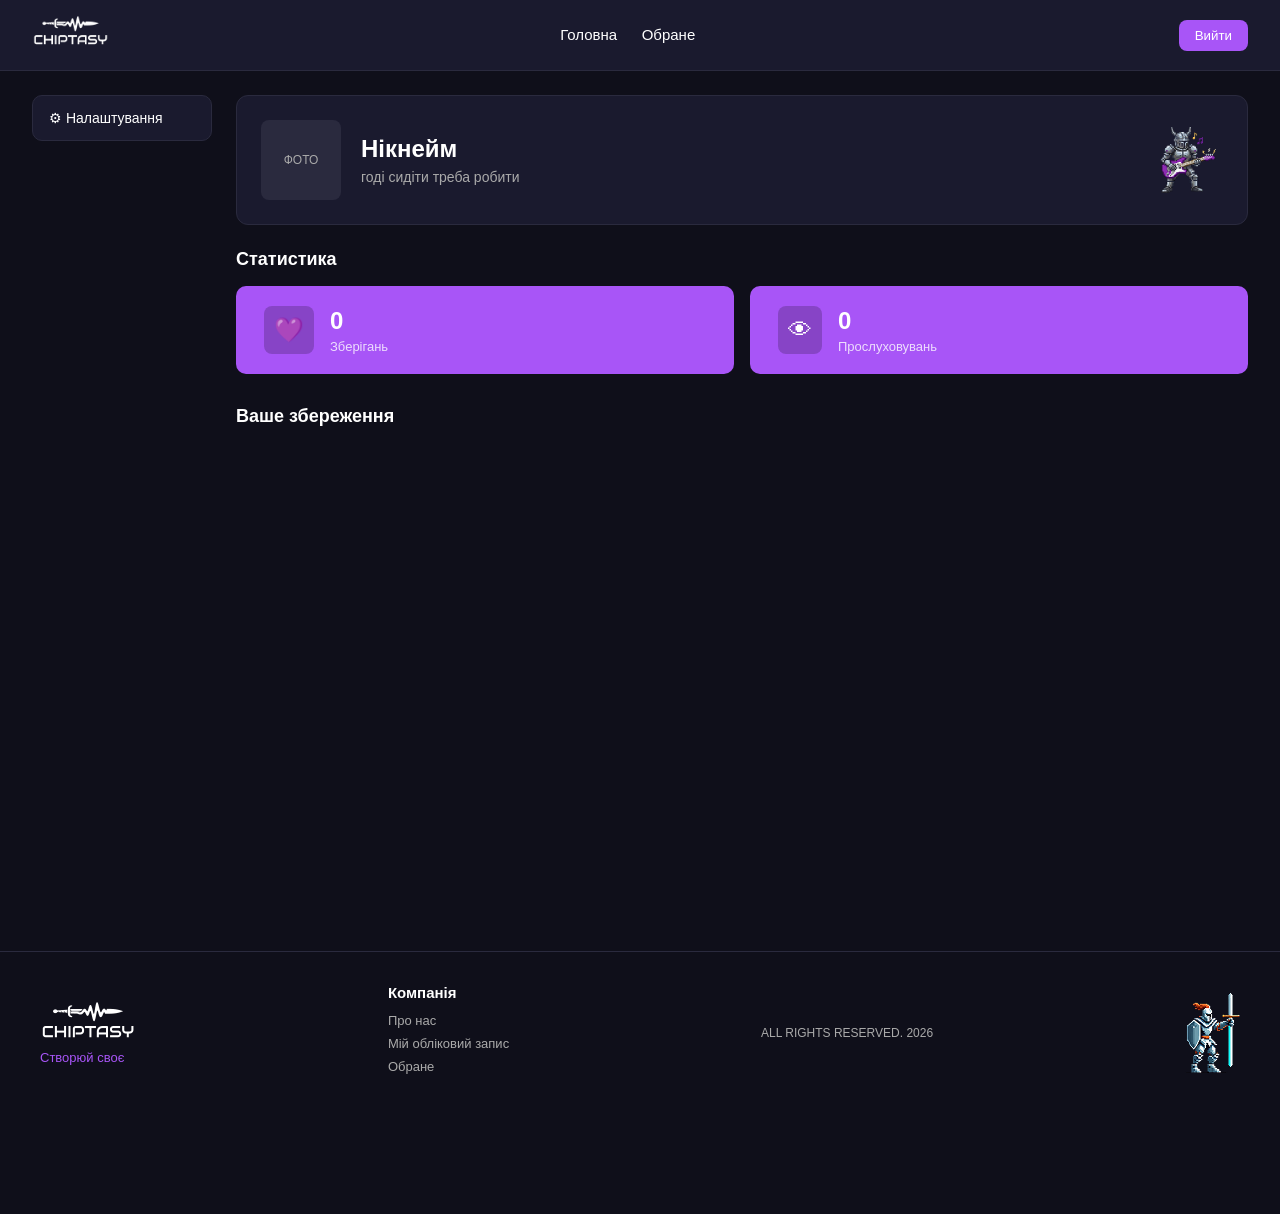
==== commit 3acadac3: "feat: замінено текстовий логотип" ====
--- a/cabinet.html
+++ b/cabinet.html
@@ -11,7 +11,9 @@
 
 
     <header class="header">
-        <div class="logo">🎵 Chiptasy</div>
+        <div class="logo">
+    <img src="img/logo.png" alt="Chiptasy" height="32">
+</div>
         <nav>
             <a href="index.html">Головна</a>
             <a href="favorites.html">Обране</a>
@@ -24,26 +26,30 @@
 
     <div class="cabinet-container">
 
-
+        <!-- Сайдбар -->
         <div class="sidebar">
-
-            <button class="btn-settings" onclick="window.location.href='settings.html'">⚙ Налаштування</button>
+            <button class="btn-settings" 
+                    onclick="window.location.href='settings.html'">
+                ⚙ Налаштування
+            </button>
         </div>
 
+        <!-- Основний контент -->
         <div class="cabinet-main">
 
+            <!-- Профіль -->
             <div class="profile-banner">
                 <div class="profile-left">
                     <div class="profile-photo" id="profile-photo">ФОТО</div>
                     <div class="profile-info">
                         <h2 id="profile-name">Нікнейм</h2>
                         <p>годі сидіти треба робити</p>
-                        <img src="img/knight-guitar.png" class="profile-char" height="80">
                     </div>
                 </div>
-                <img src="img/cabinet-char.png" class="profile-char" 
-                     onerror="this.style.display='none'">
+                <!-- Рицар справа -->
+                <img src="img/knight-guitar.png" class="profile-char">
             </div>
+
 
             <h3 class="section-title">Статистика</h3>
             <div class="stats">
@@ -69,25 +75,27 @@
         </div>
     </div>
 
+    <!-- Футер -->
+    <footer class="footer">
+        <div class="footer-left">
+            <img src="img/logo.png" alt="Chiptasy" class="footer-logo">
+            <p>Створюй своє</p>
+        </div>
+        <div class="footer-links">
+            <div>
+                <h4>Компанія</h4>
+                <a href="#">Про нас</a>
+                <a href="#">Мій обліковий запис</a>
+                <a href="favorites.html">Обране</a>
+            </div>
+        </div>
+        <div class="footer-right">
+            <p>ALL RIGHTS RESERVED. 2026</p>
+        </div>
+        <img src="img/knight-sword.png" alt="" class="footer-knight">
+    </footer>
+
     <script src="js/auth.js"></script>
     <script src="js/cabinet.js"></script>
-    <footer class="footer">
-    <div class="footer-left">
-        <img src="img/logo.png" alt="Chiptasy" class="footer-logo">
-        <p>Створюй своє</p>
-    </div>
-    <div class="footer-links">
-        <div>
-            <h4>Компанія</h4>
-            <a href="#">Про нас</a>
-            <a href="#">Мій обліковий запис</a>
-            <a href="#">Обране</a>
-        </div>
-    </div>
-    <div class="footer-right">
-        <p>ALL RIGHTS RESERVED. 2026</p>
-    </div>
-    <img src="img/knight-sword.png" alt="" class="footer-knight">
-</footer>
 </body>
 </html>
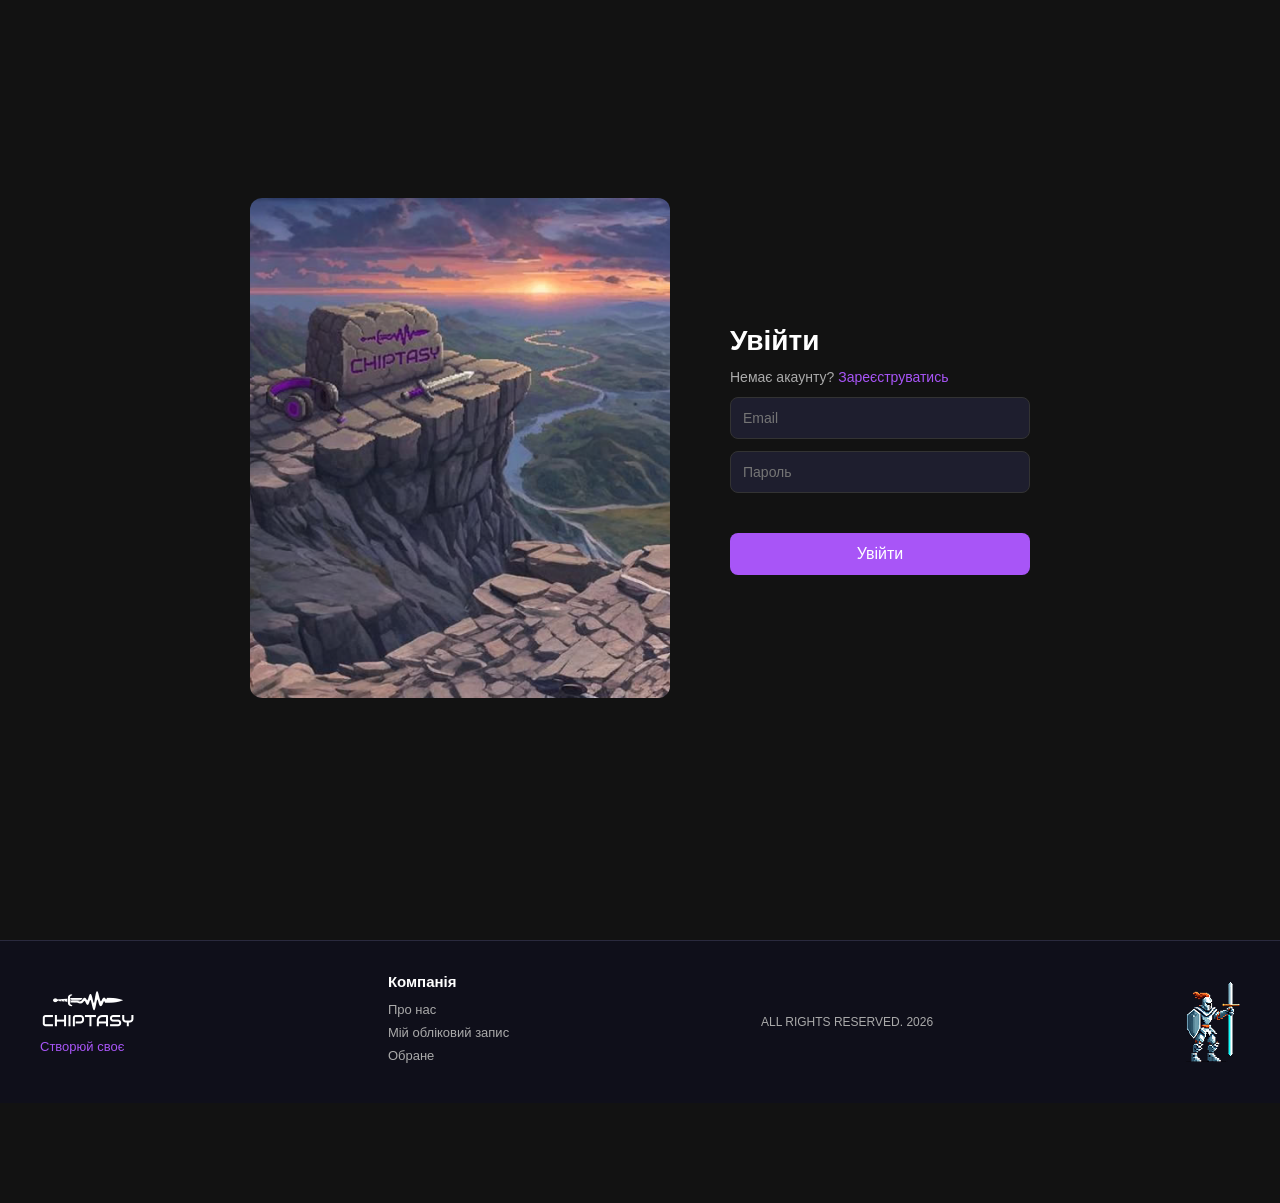
==== commit c392b0cf: "404" ====
--- a/cabinet.html
+++ b/cabinet.html
@@ -19,14 +19,13 @@
             <a href="favorites.html">Обране</a>
         </nav>
         <div class="header-right">
-            <span id="username-display"></span>
+            <span id="username-display" onclick="window.location.href='cabinet.html'" style="cursor:pointer"></span>
             <button onclick="logout()">Вийти</button>
         </div>
     </header>
 
     <div class="cabinet-container">
 
-        <!-- Сайдбар -->
         <div class="sidebar">
             <button class="btn-settings" 
                     onclick="window.location.href='settings.html'">
@@ -34,10 +33,8 @@
             </button>
         </div>
 
-        <!-- Основний контент -->
         <div class="cabinet-main">
 
-            <!-- Профіль -->
             <div class="profile-banner">
                 <div class="profile-left">
                     <div class="profile-photo" id="profile-photo">ФОТО</div>
@@ -46,7 +43,6 @@
                         <p>годі сидіти треба робити</p>
                     </div>
                 </div>
-                <!-- Рицар справа -->
                 <img src="img/knight-guitar.png" class="profile-char">
             </div>
 
@@ -75,7 +71,6 @@
         </div>
     </div>
 
-    <!-- Футер -->
     <footer class="footer">
         <div class="footer-left">
             <img src="img/logo.png" alt="Chiptasy" class="footer-logo">
@@ -84,8 +79,8 @@
         <div class="footer-links">
             <div>
                 <h4>Компанія</h4>
-                <a href="#">Про нас</a>
-                <a href="#">Мій обліковий запис</a>
+                <a href="404.html">Про нас</a>
+                <a href="404.html">Мій обліковий запис</a>
                 <a href="favorites.html">Обране</a>
             </div>
         </div>
--- a/css/style.css
+++ b/css/style.css
@@ -633,4 +633,116 @@
     border-radius: 6px;
     cursor: pointer;
     font-size: 13px;
+}
+/* Футер */
+.footer {
+    display: flex;
+    align-items: center;
+    justify-content: space-between;
+    padding: 32px 40px;
+    background-color: #0f0f1a;
+    border-top: 1px solid #2a2a3e;
+    margin-top: 40px;
+    position: relative;
+}
+
+.footer-logo {
+    height: 40px;
+    margin-bottom: 8px;
+}
+
+.footer-left {
+    display: flex;
+    flex-direction: column;
+}
+
+.footer-left p {
+    color: #a855f7;
+    font-size: 13px;
+    margin: 0;
+}
+
+.footer-links {
+    display: flex;
+    gap: 40px;
+}
+
+.footer-links h4 {
+    color: #ffffff;
+    font-size: 15px;
+    margin: 0 0 12px;
+}
+
+.footer-links a {
+    display: block;
+    color: #aaaaaa;
+    text-decoration: none;
+    font-size: 13px;
+    margin-bottom: 8px;
+}
+
+.footer-links a:hover {
+    color: #a855f7;
+}
+
+.footer-right p {
+    color: #aaaaaa;
+    font-size: 12px;
+}
+
+.footer-knight {
+    height: 80px;
+    object-fit: contain;
+}
+
+.artist-hero {
+    display: flex;
+    align-items: center;
+    gap: 40px;
+    padding: 60px 32px;
+    background: linear-gradient(
+        to right,
+        #0f0f1a 40%,
+        rgba(168, 85, 247, 0.1)
+    );
+    border-bottom: 2px solid #a855f7;
+}
+
+.artist-photo {
+    width: 200px;
+    height: 200px;
+    border-radius: 50%;
+    background-color: #2a2a3e;
+    background-size: cover;
+    background-position: center;
+    flex-shrink: 0;
+    border: 3px solid #a855f7;
+}
+
+.artist-info h1 {
+    font-size: 48px;
+    font-weight: 900;
+    color: #ffffff;
+    margin-bottom: 16px;
+}
+
+.artist-info p {
+    font-size: 15px;
+    color: #aaaaaa;
+    line-height: 1.7;
+    max-width: 600px;
+}
+
+.track-play-btn {
+    background: none;
+    border: none;
+    color: #a855f7;
+    font-size: 20px;
+    cursor: pointer;
+    padding: 0 10px 0 0;
+    transition: transform 0.2s;
+}
+
+.track-play-btn:hover {
+    transform: scale(1.2);
 }
--- a/css/cabinet.css
+++ b/css/cabinet.css
@@ -83,7 +83,9 @@
     color: #aaaaaa;
     background-size: cover;
     background-position: center;
+    background-repeat: no-repeat;
     overflow: hidden;
+    min-width: 80px;
 }
 
 .profile-info h2 {
